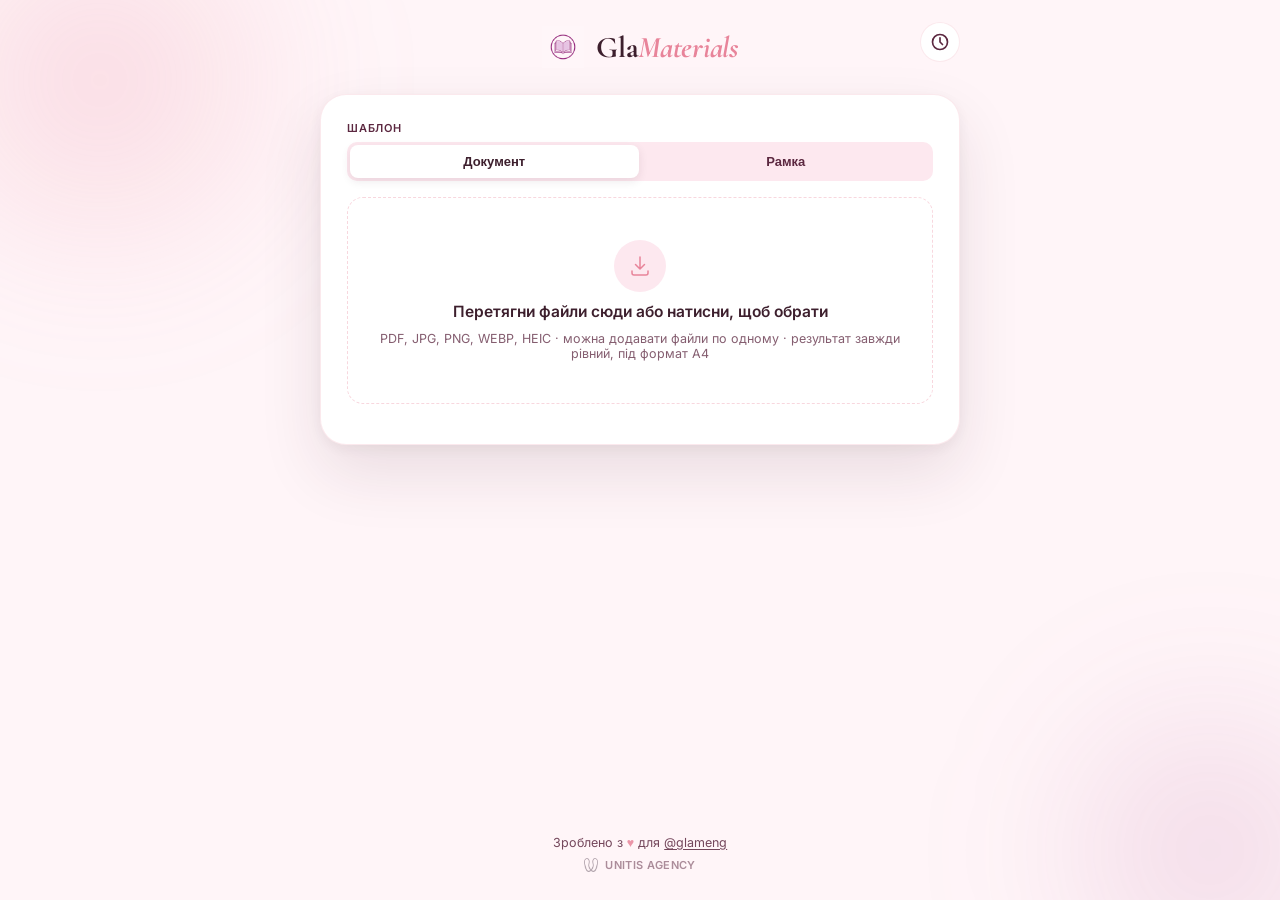
==== index.html @ 922e07a9 "Replace logo with user-provided artwork, add file rename, fix template-switch data loss - Swap heade" ====
<!DOCTYPE html>
<html lang="uk">
<head>
<meta charset="UTF-8">
<meta name="viewport" content="width=device-width, initial-scale=1.0, maximum-scale=1, viewport-fit=cover">
<title>GlaMaterials — водяний знак GlamEng</title>
<meta name="description" content="Накладаєш фірмовий водяний знак GlamEng на PDF або фото за пару секунд. Все відбувається прямо в браузері — файли нікуди не завантажуються.">

<link rel="manifest" href="manifest.json">
<meta name="theme-color" content="#3D1F2D">
<meta name="apple-mobile-web-app-capable" content="yes">
<meta name="mobile-web-app-capable" content="yes">
<meta name="apple-mobile-web-app-status-bar-style" content="black-translucent">
<meta name="apple-mobile-web-app-title" content="GlaMaterials">
<link rel="apple-touch-icon" href="assets/icons/apple-touch-icon.png">
<link rel="icon" href="assets/icons/favicon.png">

<link rel="preload" href="assets/fonts/inter-400-normal-latin.woff2" as="font" type="font/woff2" crossorigin>
<link rel="preload" href="assets/fonts/cormorant-600-normal-latin.woff2" as="font" type="font/woff2" crossorigin>
<link rel="stylesheet" href="assets/fonts/fonts.css">
<link rel="stylesheet" href="styles.css">
</head>
<body>

<div class="app">
  <header class="topbar">
    <button id="history-btn" class="icon-btn icon-btn-float" type="button" aria-label="Історія оброблених файлів">
      <svg viewBox="0 0 24 24" width="20" height="20" fill="none" stroke="currentColor" stroke-width="2" stroke-linecap="round" stroke-linejoin="round"><circle cx="12" cy="12" r="9"/><path d="M12 7v5l3 3"/></svg>
    </button>
    <div class="brand">
      <img class="brand-mark" src="assets/logo-mark.png" alt="" width="42" height="42">
      <span class="brand-name">Gla<span class="accent">Materials</span></span>
    </div>
  </header>

  <main class="stage">

    <section id="panel-workspace" class="panel panel-workspace">

      <div class="segmented-row">
        <span class="segmented-label">Шаблон</span>
        <div class="segmented" id="template-toggle" role="tablist">
          <button type="button" class="seg-btn active" data-value="document">Документ</button>
          <button type="button" class="seg-btn" data-value="frame">Рамка</button>
        </div>
      </div>

      <label for="file-input" class="dropzone" id="dropzone">
        <input type="file" id="file-input" accept=".pdf,.jpg,.jpeg,.png,.webp,.heic,.heif,application/pdf,image/jpeg,image/png,image/webp,image/heic,image/heif" multiple hidden>
        <span class="dropzone-icon-wrap">
          <svg class="dropzone-icon" viewBox="0 0 48 48" fill="none" xmlns="http://www.w3.org/2000/svg">
            <path d="M24 6v24m0 0 9-9m-9 9-9-9" stroke="currentColor" stroke-width="3" stroke-linecap="round" stroke-linejoin="round"/>
            <path d="M8 34v4a4 4 0 0 0 4 4h24a4 4 0 0 0 4-4v-4" stroke="currentColor" stroke-width="3" stroke-linecap="round" stroke-linejoin="round"/>
          </svg>
        </span>
        <p class="dropzone-title" id="dropzone-title">Перетягни файли сюди або натисни, щоб обрати</p>
        <p class="dropzone-sub" id="dropzone-sub">PDF, JPG, PNG, WEBP, HEIC · можна додавати файли по одному · результат завжди рівний, під формат A4</p>
      </label>

      <ul id="job-list" class="job-list"></ul>

      <div id="settings-block" class="settings-block hidden">

        <div id="merge-row" class="segmented-row hidden">
          <span class="segmented-label">Що робимо з файлами</span>
          <div class="segmented" id="merge-toggle" role="tablist">
            <button type="button" class="seg-btn active" data-value="merge">Об'єднати в один</button>
            <button type="button" class="seg-btn" data-value="separate">Окремо кожен</button>
          </div>
        </div>

        <div class="segmented-row">
          <span class="segmented-label">Формат результату</span>
          <div class="segmented" id="format-toggle" role="tablist">
            <button type="button" class="seg-btn active" data-value="pdf">PDF</button>
            <button type="button" class="seg-btn" data-value="photos">Фото</button>
          </div>
        </div>

        <div class="preview-wrap">
          <button id="preview-prev" class="preview-nav-btn hidden" type="button" aria-label="Попередня сторінка">
            <svg viewBox="0 0 24 24" width="16" height="16" fill="none" stroke="currentColor" stroke-width="2.4" stroke-linecap="round" stroke-linejoin="round"><path d="M15 18l-6-6 6-6"/></svg>
          </button>
          <canvas id="preview-canvas" class="preview-canvas"></canvas>
          <button id="preview-next" class="preview-nav-btn hidden" type="button" aria-label="Наступна сторінка">
            <svg viewBox="0 0 24 24" width="16" height="16" fill="none" stroke="currentColor" stroke-width="2.4" stroke-linecap="round" stroke-linejoin="round"><path d="M9 18l6-6-6-6"/></svg>
          </button>
          <span id="page-count-badge" class="page-count-badge"></span>
        </div>

        <div class="control-block" id="opacity-block">
          <div class="control-label-row">
            <label for="opacity-slider">Прозорість водяного знаку</label>
            <span id="opacity-value">35%</span>
          </div>
          <input type="range" id="opacity-slider" min="0" max="70" step="1" value="35">
        </div>

        <button id="export-btn" class="btn-primary" type="button">
          <svg class="btn-primary-icon" viewBox="0 0 24 24" fill="none" stroke="currentColor" stroke-width="2.3" stroke-linecap="round" stroke-linejoin="round" aria-hidden="true"><path d="M12 4v11m0 0 4-4m-4 4-4-4"/><path d="M5 19h14"/></svg>
          <span id="export-btn-label">Завантажити PDF</span>
          <span id="export-spinner" class="btn-spinner hidden" aria-hidden="true"></span>
        </button>
        <div id="export-progress-track" class="progress-track hidden"><div id="export-progress-fill" class="progress-fill"></div></div>
        <button id="clear-btn" class="btn-ghost" type="button">Очистити все</button>
      </div>
    </section>

    <section id="panel-history" class="panel panel-history hidden">
      <div class="history-header">
        <h2>Історія</h2>
        <button id="close-history" class="icon-btn" type="button" aria-label="Закрити історію">✕</button>
      </div>
      <p class="history-note">Останні готові файли зберігаються тут (на цьому пристрої), щоб можна було скачати ще раз.</p>
      <ul id="history-list" class="history-list"></ul>
      <p id="history-empty" class="history-empty">Поки що порожньо — тут з'являться твої оброблені файли.</p>
    </section>

  </main>

  <footer class="foot">
    <p class="foot-heart">Зроблено з <span class="heart">♥</span> для <a href="https://www.instagram.com/glameng/" target="_blank" rel="noopener">@glameng</a></p>
    <a href="https://unitis.agency" target="_blank" rel="noopener" class="unitis-badge" aria-label="Сайт розроблено агенцією UNITIS AGENCY">
      <img src="[data-uri]" alt="" width="14" height="14" loading="lazy">
      <span>UNITIS AGENCY</span>
    </a>
  </footer>
</div>

<div id="toast" class="toast hidden" role="status" aria-live="polite"></div>

<script src="vendor/pdf-lib.min.js"></script>
<script src="vendor/pdf.min.js"></script>
<script src="assets/watermark-data.js"></script>
<script src="assets/frame-data.js"></script>
<script src="app.js"></script>
</body>
</html>
---- assets/fonts/fonts.css ----
@font-face {
  font-family: 'Cormorant Garamond';
  font-style: italic;
  font-weight: 600;
  font-display: swap;
  src: url('cormorant-600-italic-cyrillic.woff2') format('woff2');
  unicode-range: U+0301, U+0400-045F, U+0490-0491, U+04B0-04B1, U+2116;
}

@font-face {
  font-family: 'Cormorant Garamond';
  font-style: italic;
  font-weight: 600;
  font-display: swap;
  src: url('cormorant-600-italic-latin.woff2') format('woff2');
  unicode-range: U+0000-00FF, U+0131, U+0152-0153, U+02BB-02BC, U+02C6, U+02DA, U+02DC, U+2000-206F, U+2074, U+20AC, U+2122, U+2191, U+2193, U+2212, U+2215, U+FEFF, U+FFFD;
}

@font-face {
  font-family: 'Cormorant Garamond';
  font-style: italic;
  font-weight: 700;
  font-display: swap;
  src: url('cormorant-600-italic-cyrillic.woff2') format('woff2');
  unicode-range: U+0301, U+0400-045F, U+0490-0491, U+04B0-04B1, U+2116;
}

@font-face {
  font-family: 'Cormorant Garamond';
  font-style: italic;
  font-weight: 700;
  font-display: swap;
  src: url('cormorant-600-italic-latin.woff2') format('woff2');
  unicode-range: U+0000-00FF, U+0131, U+0152-0153, U+02BB-02BC, U+02C6, U+02DA, U+02DC, U+2000-206F, U+2074, U+20AC, U+2122, U+2191, U+2193, U+2212, U+2215, U+FEFF, U+FFFD;
}

@font-face {
  font-family: 'Cormorant Garamond';
  font-style: normal;
  font-weight: 600;
  font-display: swap;
  src: url('cormorant-600-normal-cyrillic.woff2') format('woff2');
  unicode-range: U+0301, U+0400-045F, U+0490-0491, U+04B0-04B1, U+2116;
}

@font-face {
  font-family: 'Cormorant Garamond';
  font-style: normal;
  font-weight: 600;
  font-display: swap;
  src: url('cormorant-600-normal-latin.woff2') format('woff2');
  unicode-range: U+0000-00FF, U+0131, U+0152-0153, U+02BB-02BC, U+02C6, U+02DA, U+02DC, U+2000-206F, U+2074, U+20AC, U+2122, U+2191, U+2193, U+2212, U+2215, U+FEFF, U+FFFD;
}

@font-face {
  font-family: 'Cormorant Garamond';
  font-style: normal;
  font-weight: 700;
  font-display: swap;
  src: url('cormorant-600-normal-cyrillic.woff2') format('woff2');
  unicode-range: U+0301, U+0400-045F, U+0490-0491, U+04B0-04B1, U+2116;
}

@font-face {
  font-family: 'Cormorant Garamond';
  font-style: normal;
  font-weight: 700;
  font-display: swap;
  src: url('cormorant-600-normal-latin.woff2') format('woff2');
  unicode-range: U+0000-00FF, U+0131, U+0152-0153, U+02BB-02BC, U+02C6, U+02DA, U+02DC, U+2000-206F, U+2074, U+20AC, U+2122, U+2191, U+2193, U+2212, U+2215, U+FEFF, U+FFFD;
}

@font-face {
  font-family: 'Inter';
  font-style: normal;
  font-weight: 400;
  font-display: swap;
  src: url('inter-400-normal-cyrillic.woff2') format('woff2');
  unicode-range: U+0301, U+0400-045F, U+0490-0491, U+04B0-04B1, U+2116;
}

@font-face {
  font-family: 'Inter';
  font-style: normal;
  font-weight: 400;
  font-display: swap;
  src: url('inter-400-normal-latin.woff2') format('woff2');
  unicode-range: U+0000-00FF, U+0131, U+0152-0153, U+02BB-02BC, U+02C6, U+02DA, U+02DC, U+2000-206F, U+2074, U+20AC, U+2122, U+2191, U+2193, U+2212, U+2215, U+FEFF, U+FFFD;
}

@font-face {
  font-family: 'Inter';
  font-style: normal;
  font-weight: 500;
  font-display: swap;
  src: url('inter-400-normal-cyrillic.woff2') format('woff2');
  unicode-range: U+0301, U+0400-045F, U+0490-0491, U+04B0-04B1, U+2116;
}

@font-face {
  font-family: 'Inter';
  font-style: normal;
  font-weight: 500;
  font-display: swap;
  src: url('inter-400-normal-latin.woff2') format('woff2');
  unicode-range: U+0000-00FF, U+0131, U+0152-0153, U+02BB-02BC, U+02C6, U+02DA, U+02DC, U+2000-206F, U+2074, U+20AC, U+2122, U+2191, U+2193, U+2212, U+2215, U+FEFF, U+FFFD;
}

@font-face {
  font-family: 'Inter';
  font-style: normal;
  font-weight: 600;
  font-display: swap;
  src: url('inter-400-normal-cyrillic.woff2') format('woff2');
  unicode-range: U+0301, U+0400-045F, U+0490-0491, U+04B0-04B1, U+2116;
}

@font-face {
  font-family: 'Inter';
  font-style: normal;
  font-weight: 600;
  font-display: swap;
  src: url('inter-400-normal-latin.woff2') format('woff2');
  unicode-range: U+0000-00FF, U+0131, U+0152-0153, U+02BB-02BC, U+02C6, U+02DA, U+02DC, U+2000-206F, U+2074, U+20AC, U+2122, U+2191, U+2193, U+2212, U+2215, U+FEFF, U+FFFD;
}

@font-face {
  font-family: 'Inter';
  font-style: normal;
  font-weight: 700;
  font-display: swap;
  src: url('inter-400-normal-cyrillic.woff2') format('woff2');
  unicode-range: U+0301, U+0400-045F, U+0490-0491, U+04B0-04B1, U+2116;
}

@font-face {
  font-family: 'Inter';
  font-style: normal;
  font-weight: 700;
  font-display: swap;
  src: url('inter-400-normal-latin.woff2') format('woff2');
  unicode-range: U+0000-00FF, U+0131, U+0152-0153, U+02BB-02BC, U+02C6, U+02DA, U+02DC, U+2000-206F, U+2074, U+20AC, U+2122, U+2191, U+2193, U+2212, U+2215, U+FEFF, U+FFFD;
}

@font-face {
  font-family: 'Inter';
  font-style: normal;
  font-weight: 800;
  font-display: swap;
  src: url('inter-400-normal-cyrillic.woff2') format('woff2');
  unicode-range: U+0301, U+0400-045F, U+0490-0491, U+04B0-04B1, U+2116;
}

@font-face {
  font-family: 'Inter';
  font-style: normal;
  font-weight: 800;
  font-display: swap;
  src: url('inter-400-normal-latin.woff2') format('woff2');
  unicode-range: U+0000-00FF, U+0131, U+0152-0153, U+02BB-02BC, U+02C6, U+02DA, U+02DC, U+2000-206F, U+2074, U+20AC, U+2122, U+2191, U+2193, U+2212, U+2215, U+FEFF, U+FFFD;
}
---- styles.css ----
:root {
  --ink: #3D1F2D;
  --ink-mid: #3D1020;
  --ink-soft: #5C2840;
  --champagne: #E8849A;
  --champ-light: #F5B8C8;
  --blush: #F2A0B8;
  --blush-soft: #FDE8EF;
  --cream: #FFF5F8;
  --cream-d: #FDE8EF;
  --white: #FFFFFF;
  --border: rgba(232, 132, 154, 0.18);
  --border-md: rgba(232, 132, 154, 0.32);
  --mark: #9D2F7F;
  --accent-deep: #B04060;

  --ff-disp: 'Cormorant Garamond', Georgia, serif;
  --ff-body: 'Inter', -apple-system, BlinkMacSystemFont, "Segoe UI", Roboto, Helvetica, Arial, sans-serif;

  --r: 16px;
  --r-s: 10px;
  --r-xl: 26px;
  --pill: 60px;
  --ease: cubic-bezier(.4, 0, .2, 1);
  --t: 0.28s;

  --safe-top: env(safe-area-inset-top, 0px);
  --safe-bottom: env(safe-area-inset-bottom, 0px);
  color-scheme: light;
}

* { box-sizing: border-box; -webkit-tap-highlight-color: transparent; }

html, body {
  margin: 0;
  height: 100%;
  color: var(--ink);
  font-family: var(--ff-body);
  -webkit-font-smoothing: antialiased;
}

body {
  background: var(--cream);
  overflow-x: hidden;
}

body::before, body::after {
  content: "";
  position: fixed;
  border-radius: 50%;
  filter: blur(70px);
  pointer-events: none;
  z-index: 0;
}

body::before {
  width: 440px;
  height: 440px;
  top: -140px;
  left: -120px;
  background: radial-gradient(circle, rgba(232, 132, 154, 0.28), transparent 70%);
  animation: blobFloatA 24s ease-in-out infinite;
}

body::after {
  width: 400px;
  height: 400px;
  bottom: -150px;
  right: -130px;
  background: radial-gradient(circle, rgba(157, 47, 127, 0.16), transparent 70%);
  animation: blobFloatB 28s ease-in-out infinite;
}

@keyframes blobFloatA {
  0%, 100% { transform: translate(0, 0) scale(1); }
  50% { transform: translate(50px, 40px) scale(1.12); }
}

@keyframes blobFloatB {
  0%, 100% { transform: translate(0, 0) scale(1); }
  50% { transform: translate(-40px, -50px) scale(1.15); }
}

.app {
  position: relative;
  z-index: 1;
  min-height: 100%;
  display: flex;
  flex-direction: column;
  align-items: center;
  padding: calc(22px + var(--safe-top)) 16px calc(28px + var(--safe-bottom));
}

.topbar {
  width: 100%;
  max-width: 640px;
  position: relative;
  display: flex;
  flex-direction: column;
  align-items: center;
  padding-top: 4px;
  margin-bottom: 26px;
}

.icon-btn-float {
  position: absolute;
  top: 0;
  right: 0;
}

.brand {
  display: inline-flex;
  align-items: center;
  gap: 12px;
  animation: fadeSlideUp 0.5s var(--ease);
}

.brand-mark {
  width: 42px;
  height: 42px;
  flex-shrink: 0;
}

.brand-name {
  font-family: var(--ff-disp);
  font-size: 30px;
  font-weight: 700;
  letter-spacing: -0.01em;
  color: var(--ink);
}

.brand-name .accent {
  color: var(--champagne);
  font-style: italic;
}

.icon-btn {
  width: 40px;
  height: 40px;
  border-radius: 50%;
  border: 1.5px solid var(--border);
  background: var(--white);
  color: var(--ink-soft);
  display: flex;
  align-items: center;
  justify-content: center;
  cursor: pointer;
  flex-shrink: 0;
  transition: color var(--t) var(--ease), border-color var(--t) var(--ease), transform 0.1s ease, box-shadow var(--t) var(--ease);
}

.icon-btn:hover {
  color: var(--champagne);
  border-color: var(--champagne);
  box-shadow: 0 4px 14px rgba(232, 132, 154, 0.22);
  transform: rotate(-8deg);
}
.icon-btn:active { transform: scale(0.94); }

.stage {
  width: 100%;
  max-width: 640px;
  flex: 1;
  display: flex;
  flex-direction: column;
  gap: 16px;
}

.panel {
  background: var(--white);
  border: 1px solid var(--border);
  border-radius: var(--r-xl);
  box-shadow: 0 1px 0 rgba(255, 255, 255, 0.7) inset, 0 28px 64px rgba(61, 31, 45, 0.11), 0 4px 16px rgba(61, 31, 45, 0.06);
  padding: 26px;
  animation: fadeSlideUp 0.45s var(--ease);
}

.hidden { display: none !important; }

@keyframes fadeSlideUp {
  from { opacity: 0; transform: translateY(14px); }
  to { opacity: 1; transform: translateY(0); }
}

@media (prefers-reduced-motion: reduce) {
  *, *::before, *::after {
    animation-duration: 0.001ms !important;
    animation-iteration-count: 1 !important;
    transition-duration: 0.001ms !important;
    scroll-behavior: auto !important;
  }
}

/* Dropzone */

.dropzone {
  display: flex;
  flex-direction: column;
  align-items: center;
  justify-content: center;
  gap: 10px;
  border: 1.5px dashed var(--border-md);
  border-radius: var(--r);
  padding: 42px 20px;
  cursor: pointer;
  text-align: center;
  transition: border-color var(--t) var(--ease), background var(--t) var(--ease), transform 0.1s ease, padding var(--t) var(--ease);
}

.dropzone:hover, .dropzone.dragover {
  border-color: var(--champagne);
  background: var(--cream-d);
}

.dropzone.dragover { transform: scale(1.01); }

.dropzone.compact {
  flex-direction: row;
  padding: 13px 16px;
  gap: 10px;
  justify-content: flex-start;
}

.dropzone.compact .dropzone-icon-wrap { width: 30px; height: 30px; }
.dropzone.compact .dropzone-icon { width: 15px; height: 15px; }
.dropzone.compact .dropzone-title { font-size: 14px; }
.dropzone.compact .dropzone-sub { display: none; }

.dropzone-icon-wrap {
  width: 52px;
  height: 52px;
  border-radius: 50%;
  background: var(--cream-d);
  display: flex;
  align-items: center;
  justify-content: center;
  transition: width var(--t) ease, height var(--t) ease;
  flex-shrink: 0;
}

.dropzone-icon {
  width: 24px;
  height: 24px;
  color: var(--champagne);
  transition: width var(--t) ease, height var(--t) ease;
}

.dropzone-title {
  margin: 0;
  font-weight: 600;
  font-size: 15.5px;
  color: var(--ink);
}

.dropzone-sub {
  margin: 0;
  color: var(--ink-soft);
  opacity: 0.75;
  font-size: 12.5px;
}

/* Job list */

.job-list {
  list-style: none;
  margin: 14px 0 0;
  padding: 0;
  display: flex;
  flex-direction: column;
  gap: 8px;
}

.job-card {
  display: flex;
  align-items: center;
  gap: 12px;
  padding: 9px 11px;
  border: 1px solid var(--border);
  border-radius: var(--r-s);
  background: var(--white);
  transition: box-shadow var(--t) var(--ease), border-color var(--t) var(--ease), transform var(--t) var(--ease);
  animation: fadeSlideUp 0.3s var(--ease);
  cursor: default;
}

.job-card:hover {
  border-color: var(--border-md);
  box-shadow: 0 8px 22px rgba(61, 31, 45, 0.1);
  transform: translateY(-2px);
}

.job-thumb {
  width: 42px;
  height: 42px;
  border-radius: 8px;
  overflow: hidden;
  flex-shrink: 0;
  background: var(--cream-d);
  display: flex;
  align-items: center;
  justify-content: center;
  box-shadow: inset 0 0 0 1px var(--border);
}

.job-thumb img, .job-thumb canvas {
  width: 100%;
  height: 100%;
  object-fit: cover;
}

.job-thumb .mini-spinner {
  width: 16px;
  height: 16px;
  border-radius: 50%;
  border: 2px solid var(--border-md);
  border-top-color: var(--champagne);
  animation: spin 0.8s linear infinite;
}

.job-thumb .job-error-icon { color: var(--accent-deep); font-size: 18px; font-weight: 700; }

.job-info {
  flex: 1;
  min-width: 0;
  display: flex;
  flex-direction: column;
  gap: 2px;
}

.job-name {
  font-size: 13.5px;
  font-weight: 600;
  font-family: inherit;
  color: var(--ink);
  white-space: nowrap;
  overflow: hidden;
  text-overflow: ellipsis;
  width: 100%;
  padding: 2px 4px;
  margin: -2px -4px;
  border: 1px solid transparent;
  border-radius: 6px;
  background: transparent;
  cursor: text;
  transition: background var(--t) ease, border-color var(--t) ease;
}

.job-name:hover {
  background: var(--cream-d);
}

.job-name:focus {
  outline: none;
  background: var(--white);
  border-color: var(--champagne);
  box-shadow: 0 0 0 3px rgba(232, 132, 154, 0.18);
}

.job-meta {
  font-size: 12px;
  color: var(--ink-soft);
  opacity: 0.8;
}

.job-meta.error { color: var(--accent-deep); opacity: 1; }

.job-remove {
  width: 30px;
  height: 30px;
  border-radius: 50%;
  border: none;
  background: transparent;
  color: var(--ink-soft);
  font-size: 15px;
  cursor: pointer;
  flex-shrink: 0;
  display: flex;
  align-items: center;
  justify-content: center;
  transition: background var(--t) ease, color var(--t) ease;
}

.job-remove:hover { background: var(--cream-d); color: var(--champagne); }

/* Settings block */

.settings-block {
  margin-top: 20px;
  display: flex;
  flex-direction: column;
  gap: 14px;
}

.settings-block:not(.hidden) {
  animation: fadeSlideUp 0.4s var(--ease);
}

.segmented-row {
  display: flex;
  flex-direction: column;
  gap: 7px;
}

.panel-workspace > .segmented-row {
  margin-bottom: 16px;
}

.segmented-label {
  font-size: 11px;
  font-weight: 600;
  color: var(--ink-soft);
  text-transform: uppercase;
  letter-spacing: 0.07em;
}

.segmented {
  display: flex;
  background: var(--cream-d);
  border-radius: var(--r-s);
  padding: 3px;
  gap: 3px;
}

.seg-btn {
  flex: 1;
  border: none;
  background: transparent;
  color: var(--ink-soft);
  font-size: 13px;
  font-weight: 600;
  padding: 9px 8px;
  border-radius: 8px;
  cursor: pointer;
  transition: background var(--t) var(--ease), color var(--t) var(--ease), box-shadow var(--t) var(--ease);
}

.seg-btn.active {
  background: var(--white);
  color: var(--ink);
  box-shadow: 0 3px 10px rgba(61, 31, 45, 0.1);
  animation: segPop 0.25s var(--ease);
}

@keyframes segPop {
  0% { transform: scale(0.9); }
  55% { transform: scale(1.04); }
  100% { transform: scale(1); }
}

/* Preview */

.preview-wrap {
  position: relative;
  display: flex;
  justify-content: center;
  background: var(--cream-d);
  border-radius: var(--r);
  padding: 18px;
}

.preview-canvas {
  width: 100%;
  max-width: 220px;
  height: auto;
  border-radius: 5px;
  box-shadow: 0 2px 6px rgba(61, 31, 45, 0.08), 0 14px 28px rgba(61, 31, 45, 0.16);
  background: var(--white);
  transition: opacity 0.15s ease;
}

.page-count-badge {
  position: absolute;
  top: 12px;
  right: 12px;
  background: var(--ink);
  color: var(--white);
  font-size: 12px;
  font-weight: 600;
  padding: 4px 10px;
  border-radius: 999px;
  font-variant-numeric: tabular-nums;
}

.preview-nav-btn {
  position: absolute;
  top: 50%;
  transform: translateY(-50%);
  width: 34px;
  height: 34px;
  border-radius: 50%;
  border: none;
  background: var(--white);
  color: var(--ink);
  box-shadow: 0 6px 16px rgba(61, 31, 45, 0.18);
  display: flex;
  align-items: center;
  justify-content: center;
  cursor: pointer;
  z-index: 2;
  transition: background var(--t) ease, color var(--t) ease, transform var(--t) ease;
}

.preview-nav-btn:hover { background: var(--champagne); color: var(--white); }
.preview-nav-btn:active { transform: translateY(-50%) scale(0.9); }
#preview-prev { left: 6px; }
#preview-next { right: 6px; }

.control-block {
  background: var(--cream-d);
  border-radius: var(--r-s);
  padding: 12px 16px 14px;
}

.control-label-row {
  display: flex;
  justify-content: space-between;
  align-items: center;
  font-size: 13.5px;
  font-weight: 600;
  margin-bottom: 6px;
  color: var(--ink);
}

#opacity-value {
  color: var(--champagne);
  font-variant-numeric: tabular-nums;
}

input[type="range"] {
  width: 100%;
  accent-color: var(--champagne);
  height: 30px;
}

/* Buttons */

.btn-primary {
  position: relative;
  overflow: hidden;
  background: linear-gradient(135deg, var(--champagne), var(--blush));
  color: var(--white);
  border: none;
  border-radius: var(--pill);
  padding: 16px 20px;
  font-size: 15.5px;
  font-weight: 700;
  cursor: pointer;
  transition: transform 0.08s ease, box-shadow var(--t) var(--ease), opacity var(--t) ease;
  min-height: 52px;
  display: flex;
  align-items: center;
  justify-content: center;
  gap: 9px;
  box-shadow: 0 10px 24px rgba(232, 132, 154, 0.35);
  animation: btnGlow 3.2s ease-in-out infinite;
}

.btn-primary::after {
  content: "";
  position: absolute;
  top: 0;
  left: -75%;
  width: 45%;
  height: 100%;
  background: linear-gradient(120deg, transparent, rgba(255, 255, 255, 0.55), transparent);
  transform: skewX(-20deg);
  transition: left 0.6s ease;
  pointer-events: none;
}

.btn-primary:hover {
  box-shadow: 0 14px 32px rgba(232, 132, 154, 0.48);
  transform: translateY(-2px);
  animation-play-state: paused;
}
.btn-primary:hover::after { left: 130%; }
.btn-primary:active { transform: translateY(0) scale(0.98); }
.btn-primary:disabled { opacity: 0.55; cursor: default; transform: none; box-shadow: none; animation: none; }

@keyframes btnGlow {
  0%, 100% { box-shadow: 0 10px 24px rgba(232, 132, 154, 0.35); }
  50% { box-shadow: 0 12px 30px rgba(232, 132, 154, 0.55); }
}

.btn-primary-icon { width: 17px; height: 17px; flex-shrink: 0; }

.btn-spinner {
  width: 17px;
  height: 17px;
  border-radius: 50%;
  border: 2.5px solid rgba(255, 255, 255, 0.35);
  border-top-color: #fff;
  animation: spin 0.8s linear infinite;
}

.btn-ghost {
  background: transparent;
  color: var(--ink-soft);
  border: none;
  padding: 10px;
  font-size: 13.5px;
  cursor: pointer;
  text-decoration: underline;
  min-height: 40px;
}

.btn-ghost:hover { color: var(--ink); }

.progress-track {
  width: 100%;
  height: 6px;
  background: var(--cream-d);
  border-radius: 999px;
  overflow: hidden;
  margin-top: -4px;
}

.progress-fill {
  height: 100%;
  width: 0%;
  background: linear-gradient(90deg, var(--champagne), var(--blush));
  border-radius: 999px;
  transition: width 0.2s ease;
}

@keyframes spin { to { transform: rotate(360deg); } }

/* History */

.history-header {
  display: flex;
  align-items: center;
  justify-content: space-between;
  margin-bottom: 4px;
}

.history-header h2 {
  margin: 0;
  font-family: var(--ff-disp);
  font-size: 22px;
  font-weight: 700;
  color: var(--ink);
}

.history-note {
  margin: 0 0 14px;
  font-size: 12.5px;
  color: var(--ink-soft);
  opacity: 0.85;
}

.history-list {
  list-style: none;
  margin: 0;
  padding: 0;
  display: flex;
  flex-direction: column;
  gap: 8px;
  max-height: 400px;
  overflow-y: auto;
}

.history-card {
  display: flex;
  align-items: center;
  gap: 12px;
  padding: 9px 11px;
  border: 1px solid var(--border);
  border-radius: var(--r-s);
  transition: box-shadow var(--t) var(--ease), border-color var(--t) var(--ease), transform var(--t) var(--ease);
  animation: fadeSlideUp 0.3s var(--ease);
}

.history-card:hover {
  border-color: var(--border-md);
  box-shadow: 0 8px 22px rgba(61, 31, 45, 0.1);
  transform: translateY(-2px);
}

.history-thumb {
  width: 42px;
  height: 58px;
  border-radius: 7px;
  object-fit: cover;
  background: var(--cream-d);
  flex-shrink: 0;
  box-shadow: inset 0 0 0 1px var(--border);
}

.history-info {
  flex: 1;
  min-width: 0;
  display: flex;
  flex-direction: column;
  gap: 2px;
}

.history-name {
  font-size: 13.5px;
  font-weight: 600;
  white-space: nowrap;
  overflow: hidden;
  text-overflow: ellipsis;
}

.history-meta {
  font-size: 12px;
  color: var(--ink-soft);
  opacity: 0.8;
}

.history-actions {
  display: flex;
  gap: 4px;
  flex-shrink: 0;
}

.history-actions button {
  width: 34px;
  height: 34px;
  border-radius: 50%;
  border: none;
  background: var(--cream-d);
  color: var(--champagne);
  cursor: pointer;
  display: flex;
  align-items: center;
  justify-content: center;
  transition: background var(--t) ease, color var(--t) ease;
}

.history-actions button:hover { background: var(--champagne); color: var(--white); }

.history-empty {
  text-align: center;
  color: var(--ink-soft);
  opacity: 0.8;
  font-size: 13.5px;
  padding: 20px 0;
  margin: 0;
}

/* Toast */

.toast {
  position: fixed;
  left: 50%;
  bottom: calc(24px + var(--safe-bottom));
  transform: translateX(-50%) translateY(0);
  display: flex;
  align-items: center;
  gap: 8px;
  background: var(--ink);
  color: var(--white);
  padding: 13px 22px;
  border-radius: var(--pill);
  font-size: 14px;
  font-weight: 600;
  box-shadow: 0 14px 34px rgba(61, 31, 45, 0.3);
  z-index: 100;
  max-width: calc(100% - 32px);
  text-align: center;
  animation: toast-in 0.25s ease;
}

.toast.toast-success { background: var(--champagne); }
.toast.toast-error { background: var(--accent-deep); }

@keyframes toast-in {
  from { opacity: 0; transform: translateX(-50%) translateY(10px); }
  to { opacity: 1; transform: translateX(-50%) translateY(0); }
}

.confetti-bit {
  position: fixed;
  width: 8px;
  height: 8px;
  border-radius: 2px;
  pointer-events: none;
  z-index: 200;
  animation: confettiFly 0.9s cubic-bezier(.2, .8, .3, 1) forwards;
}

@keyframes confettiFly {
  0% { transform: translate(0, 0) rotate(0deg); opacity: 1; }
  100% { transform: translate(var(--dx), var(--dy)) rotate(var(--rot)); opacity: 0; }
}

.foot {
  margin-top: 10px;
  display: flex;
  flex-direction: column;
  align-items: center;
  gap: 8px;
  color: var(--ink-soft);
  font-size: 12px;
  opacity: 0.85;
}

.foot-heart {
  margin: 0;
  font-size: 12.5px;
}

.foot-heart .heart {
  display: inline-block;
  color: var(--champagne);
  animation: heartBeat 1.8s ease-in-out infinite;
}

.foot-heart a {
  color: var(--ink-soft);
  text-decoration: underline;
  text-underline-offset: 2px;
  transition: color var(--t) ease;
}

.foot-heart a:hover { color: var(--champagne); }

@keyframes heartBeat {
  0%, 100% { transform: scale(1); }
  15% { transform: scale(1.25); }
  30% { transform: scale(1); }
  45% { transform: scale(1.15); }
  60% { transform: scale(1); }
}

.unitis-badge {
  display: inline-flex;
  align-items: center;
  gap: 7px;
  font-size: 11px;
  font-weight: 600;
  color: var(--ink-soft);
  letter-spacing: 0.03em;
  white-space: nowrap;
  text-decoration: none;
  opacity: 0.6;
  transition: color var(--t) ease, opacity var(--t) ease;
}

.unitis-badge img { display: block; border-radius: 3px; }
.unitis-badge:hover { color: var(--champagne); opacity: 1; }

@media (max-width: 480px) {
  .panel { padding: 20px; border-radius: 20px; }
  .dropzone { padding: 34px 14px; }
  .brand-name { font-size: 24px; }
}
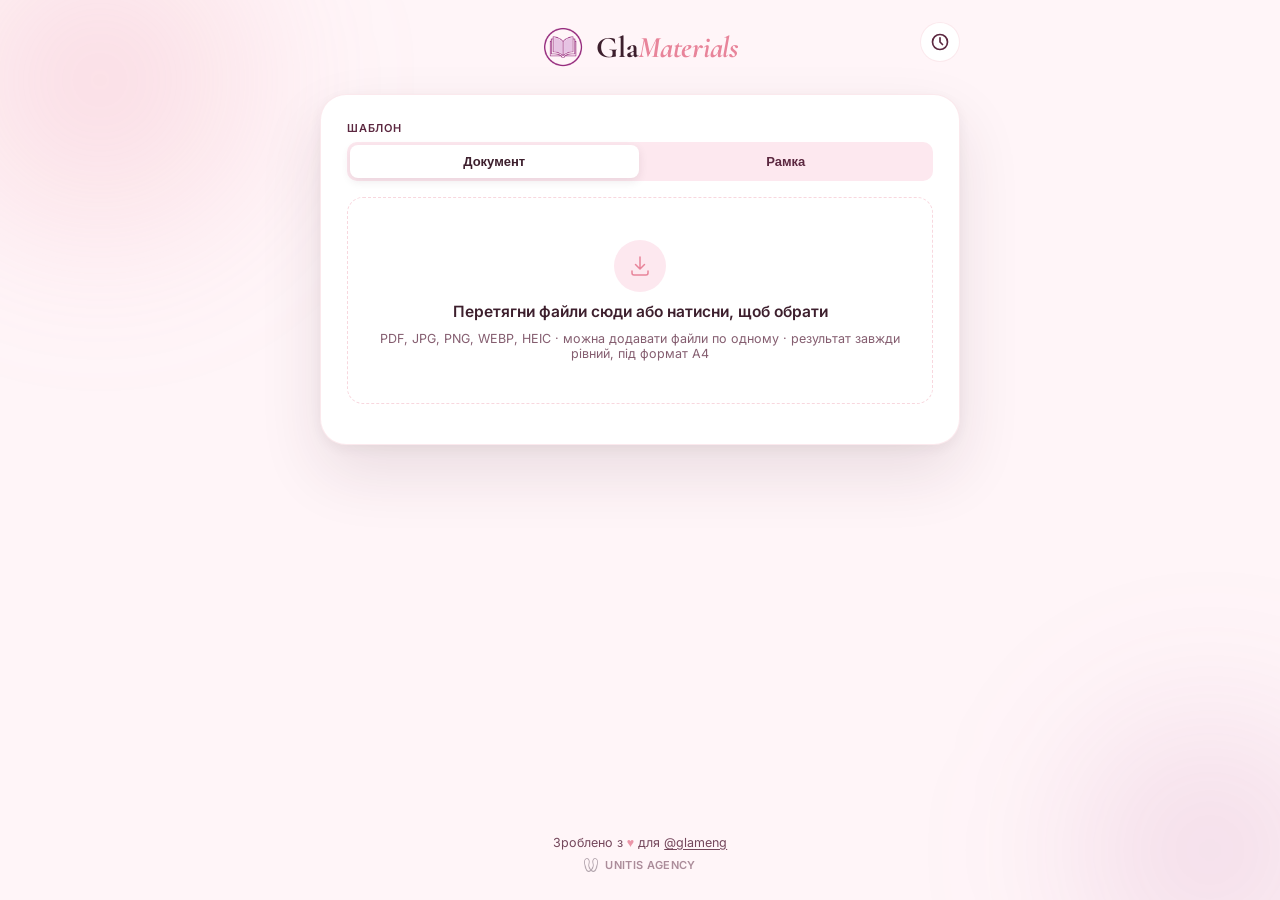
==== commit b72fc0ba: "Cache-bust icon URLs so iPhone actually picks up the new logo vercel.json serves everything under /a" ====
--- a/index.html
+++ b/index.html
@@ -12,8 +12,8 @@
 <meta name="mobile-web-app-capable" content="yes">
 <meta name="apple-mobile-web-app-status-bar-style" content="black-translucent">
 <meta name="apple-mobile-web-app-title" content="GlaMaterials">
-<link rel="apple-touch-icon" href="assets/icons/apple-touch-icon.png">
-<link rel="icon" href="assets/icons/favicon.png">
+<link rel="apple-touch-icon" href="assets/icons/apple-touch-icon.png?v=2">
+<link rel="icon" href="assets/icons/favicon.png?v=2">
 
 <link rel="preload" href="assets/fonts/inter-400-normal-latin.woff2" as="font" type="font/woff2" crossorigin>
 <link rel="preload" href="assets/fonts/cormorant-600-normal-latin.woff2" as="font" type="font/woff2" crossorigin>
@@ -28,7 +28,7 @@
       <svg viewBox="0 0 24 24" width="20" height="20" fill="none" stroke="currentColor" stroke-width="2" stroke-linecap="round" stroke-linejoin="round"><circle cx="12" cy="12" r="9"/><path d="M12 7v5l3 3"/></svg>
     </button>
     <div class="brand">
-      <img class="brand-mark" src="assets/logo-mark.png" alt="" width="42" height="42">
+      <img class="brand-mark" src="assets/logo-mark.png?v=2" alt="" width="42" height="42">
       <span class="brand-name">Gla<span class="accent">Materials</span></span>
     </div>
   </header>
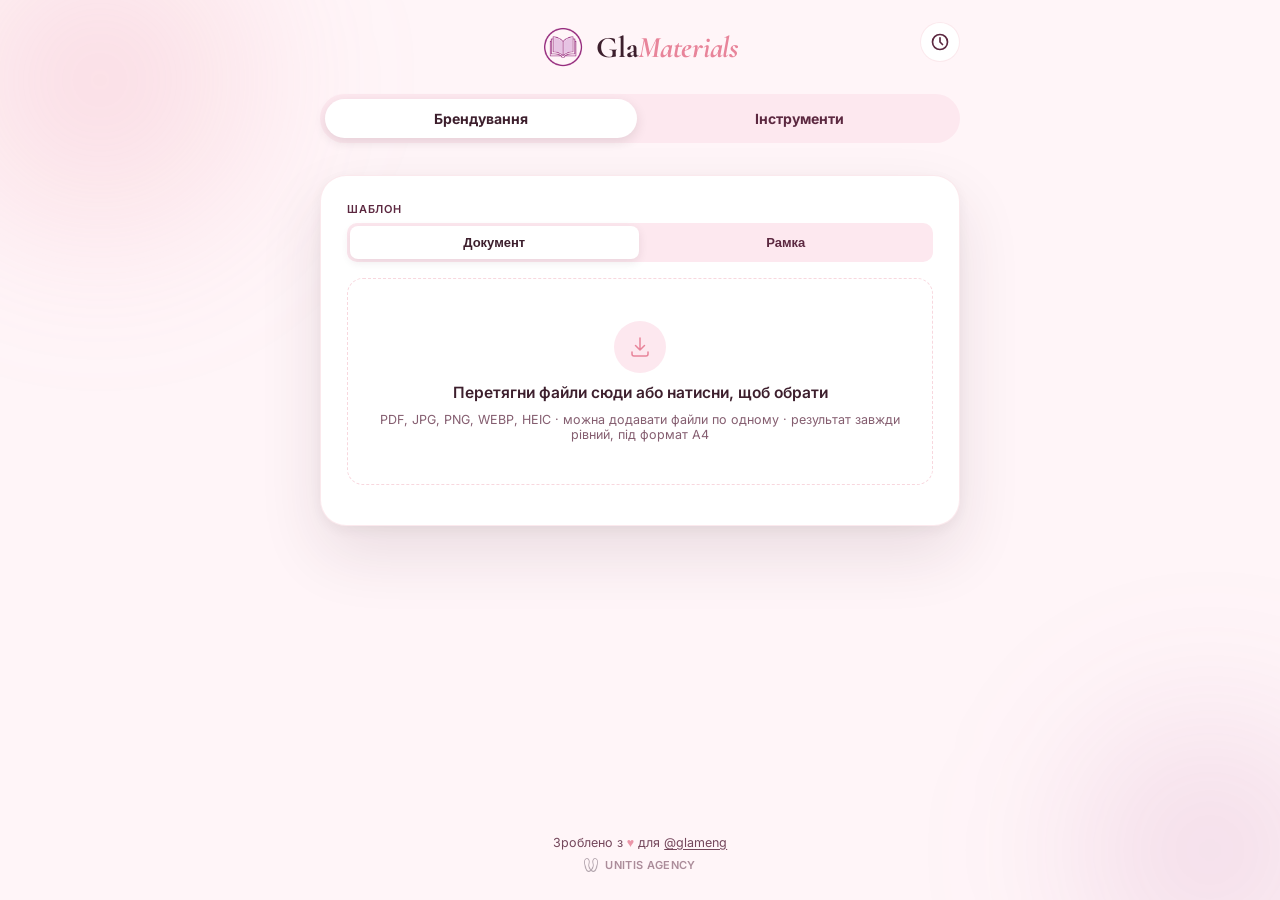
==== commit bced6727: "Add a file-tools section and fix a pdf.js worker leak Tools tab with seven offline utilities: merge " ====
--- a/index.html
+++ b/index.html
@@ -3,8 +3,8 @@
 <head>
 <meta charset="UTF-8">
 <meta name="viewport" content="width=device-width, initial-scale=1.0, maximum-scale=1, viewport-fit=cover">
-<title>GlaMaterials — водяний знак GlamEng</title>
-<meta name="description" content="Накладаєш фірмовий водяний знак GlamEng на PDF або фото за пару секунд. Все відбувається прямо в браузері — файли нікуди не завантажуються.">
+<title>GlaMaterials</title>
+<meta name="description" content="Брендуєш і редагуєш PDF та фото за пару секунд. Все відбувається прямо в браузері — файли нікуди не завантажуються.">
 
 <link rel="manifest" href="manifest.json">
 <meta name="theme-color" content="#3D1F2D">
@@ -12,8 +12,8 @@
 <meta name="mobile-web-app-capable" content="yes">
 <meta name="apple-mobile-web-app-status-bar-style" content="black-translucent">
 <meta name="apple-mobile-web-app-title" content="GlaMaterials">
-<link rel="apple-touch-icon" href="assets/icons/apple-touch-icon.png?v=2">
-<link rel="icon" href="assets/icons/favicon.png?v=2">
+<link rel="apple-touch-icon" href="assets/icons/apple-touch-icon.png?v=3">
+<link rel="icon" href="assets/icons/favicon.png?v=3">
 
 <link rel="preload" href="assets/fonts/inter-400-normal-latin.woff2" as="font" type="font/woff2" crossorigin>
 <link rel="preload" href="assets/fonts/cormorant-600-normal-latin.woff2" as="font" type="font/woff2" crossorigin>
@@ -34,6 +34,48 @@
   </header>
 
   <main class="stage">
+
+    <div class="mode-switch" id="mode-switch" role="tablist">
+      <button type="button" class="mode-btn active" data-mode="brand">Брендування</button>
+      <button type="button" class="mode-btn" data-mode="tools">Інструменти</button>
+    </div>
+
+    <section id="panel-tools" class="panel hidden">
+      <div id="tools-grid" class="tools-grid"></div>
+
+      <div id="tool-runner" class="tool-runner hidden">
+        <div class="runner-head">
+          <button type="button" class="icon-btn" id="tool-back" aria-label="Назад до списку">
+            <svg viewBox="0 0 24 24" width="18" height="18" fill="none" stroke="currentColor" stroke-width="2.2" stroke-linecap="round" stroke-linejoin="round"><path d="M15 18l-6-6 6-6"/></svg>
+          </button>
+          <div class="runner-head-text">
+            <h2 id="tool-title">Інструмент</h2>
+            <p id="tool-desc"></p>
+          </div>
+        </div>
+
+        <label for="tool-input" class="dropzone compact" id="tool-dropzone">
+          <input type="file" id="tool-input" hidden>
+          <span class="dropzone-icon-wrap">
+            <svg class="dropzone-icon" viewBox="0 0 48 48" fill="none">
+              <path d="M24 6v24m0 0 9-9m-9 9-9-9" stroke="currentColor" stroke-width="3" stroke-linecap="round" stroke-linejoin="round"/>
+              <path d="M8 34v4a4 4 0 0 0 4 4h24a4 4 0 0 0 4-4v-4" stroke="currentColor" stroke-width="3" stroke-linecap="round" stroke-linejoin="round"/>
+            </svg>
+          </span>
+          <p class="dropzone-title" id="tool-dropzone-title">Обрати файл</p>
+          <p class="dropzone-sub" id="tool-dropzone-sub"></p>
+        </label>
+
+        <ul id="tool-files" class="job-list"></ul>
+        <div id="tool-options" class="tool-options"></div>
+
+        <button id="tool-run" class="btn-primary" type="button" disabled>
+          <span id="tool-run-label">Зробити</span>
+          <span id="tool-spinner" class="btn-spinner hidden" aria-hidden="true"></span>
+        </button>
+        <div id="tool-progress-track" class="progress-track hidden"><div id="tool-progress-fill" class="progress-fill"></div></div>
+      </div>
+    </section>
 
     <section id="panel-workspace" class="panel panel-workspace">
 
@@ -77,15 +119,232 @@
           </div>
         </div>
 
+        <div class="editor-bar">
+          <div class="editor-bar-head">
+            <span class="segmented-label">Додати на сторінку</span>
+            <div class="hist-row">
+              <button type="button" class="insp-act" id="undo-btn" title="Скасувати (Ctrl+Z)" aria-label="Скасувати" disabled>
+                <svg viewBox="0 0 24 24" fill="none" stroke="currentColor" stroke-width="2" stroke-linecap="round" stroke-linejoin="round"><path d="M9 14L4 9l5-5"/><path d="M4 9h11a5 5 0 0 1 0 10h-4"/></svg>
+              </button>
+              <button type="button" class="insp-act" id="redo-btn" title="Повернути (Ctrl+Shift+Z)" aria-label="Повернути" disabled>
+                <svg viewBox="0 0 24 24" fill="none" stroke="currentColor" stroke-width="2" stroke-linecap="round" stroke-linejoin="round"><path d="M15 14l5-5-5-5"/><path d="M20 9H9a5 5 0 0 0 0 10h4"/></svg>
+              </button>
+            </div>
+          </div>
+          <div class="tool-row" id="tool-row">
+            <button type="button" class="tool-btn" data-tool="image">
+              <svg viewBox="0 0 24 24" fill="none" stroke="currentColor" stroke-width="2" stroke-linecap="round" stroke-linejoin="round" aria-hidden="true"><rect x="3.5" y="5" width="17" height="14" rx="2"/><circle cx="8.5" cy="10" r="1.6"/><path d="M20 16l-5-5-6.5 8"/></svg>
+              <span>Фото</span>
+            </button>
+            <button type="button" class="tool-btn" data-tool="text">
+              <svg viewBox="0 0 24 24" fill="none" stroke="currentColor" stroke-width="2" stroke-linecap="round" stroke-linejoin="round" aria-hidden="true"><path d="M4 6V4h16v2"/><path d="M12 4v16"/><path d="M9 20h6"/></svg>
+              <span>Текст</span>
+            </button>
+            <button type="button" class="tool-btn" data-tool="rect">
+              <svg viewBox="0 0 24 24" fill="none" stroke="currentColor" stroke-width="2" stroke-linecap="round" stroke-linejoin="round" aria-hidden="true"><rect x="3.5" y="5.5" width="17" height="13" rx="2"/></svg>
+              <span>Прямокутник</span>
+            </button>
+            <button type="button" class="tool-btn" data-tool="ellipse">
+              <svg viewBox="0 0 24 24" fill="none" stroke="currentColor" stroke-width="2" stroke-linecap="round" stroke-linejoin="round" aria-hidden="true"><ellipse cx="12" cy="12" rx="8.5" ry="6.5"/></svg>
+              <span>Овал</span>
+            </button>
+            <button type="button" class="tool-btn" data-tool="line">
+              <svg viewBox="0 0 24 24" fill="none" stroke="currentColor" stroke-width="2" stroke-linecap="round" stroke-linejoin="round" aria-hidden="true"><path d="M4 19L20 5"/></svg>
+              <span>Лінія</span>
+            </button>
+            <button type="button" class="tool-btn" data-tool="arrow">
+              <svg viewBox="0 0 24 24" fill="none" stroke="currentColor" stroke-width="2" stroke-linecap="round" stroke-linejoin="round" aria-hidden="true"><path d="M4 19L20 5"/><path d="M20 12V5h-7"/></svg>
+              <span>Стрілка</span>
+            </button>
+          </div>
+          <p class="editor-hint" id="editor-hint">Обери інструмент і намалюй просто на сторінці. Клікни по елементу, щоб змінити його.</p>
+        </div>
+
+        <div class="crop-bar hidden" id="crop-bar">
+          <div class="editor-bar-head">
+            <span class="segmented-label">Кадрування фото</span>
+            <button type="button" class="chip" id="crop-toggle">Посунути фото</button>
+          </div>
+          <div class="insp-row">
+            <label for="crop-zoom">Масштаб</label>
+            <input type="range" id="crop-zoom" min="100" max="300" step="1" value="100">
+            <output id="crop-zoom-val" class="insp-out">100%</output>
+          </div>
+          <div class="crop-actions">
+            <button type="button" class="chip" id="crop-reset">Скинути кадр</button>
+          </div>
+        </div>
+
         <div class="preview-wrap">
           <button id="preview-prev" class="preview-nav-btn hidden" type="button" aria-label="Попередня сторінка">
             <svg viewBox="0 0 24 24" width="16" height="16" fill="none" stroke="currentColor" stroke-width="2.4" stroke-linecap="round" stroke-linejoin="round"><path d="M15 18l-6-6 6-6"/></svg>
           </button>
-          <canvas id="preview-canvas" class="preview-canvas"></canvas>
+          <div class="preview-stage" id="preview-stage">
+            <canvas id="preview-canvas" class="preview-canvas"></canvas>
+            <canvas id="editor-overlay" class="editor-overlay"></canvas>
+          </div>
           <button id="preview-next" class="preview-nav-btn hidden" type="button" aria-label="Наступна сторінка">
             <svg viewBox="0 0 24 24" width="16" height="16" fill="none" stroke="currentColor" stroke-width="2.4" stroke-linecap="round" stroke-linejoin="round"><path d="M9 18l6-6-6-6"/></svg>
           </button>
           <span id="page-count-badge" class="page-count-badge"></span>
+        </div>
+
+        <div id="inspector" class="inspector hidden">
+          <div class="inspector-head">
+            <span id="inspector-title">Елемент</span>
+            <div class="inspector-acts">
+              <button type="button" class="insp-act" data-act="dup" title="Дублювати" aria-label="Дублювати">
+                <svg viewBox="0 0 24 24" fill="none" stroke="currentColor" stroke-width="2" stroke-linecap="round" stroke-linejoin="round"><rect x="9" y="9" width="11" height="11" rx="2"/><path d="M5 15V5a2 2 0 0 1 2-2h8"/></svg>
+              </button>
+              <button type="button" class="insp-act" data-act="back" title="Опустити нижче" aria-label="Опустити нижче">
+                <svg viewBox="0 0 24 24" fill="none" stroke="currentColor" stroke-width="2" stroke-linecap="round" stroke-linejoin="round"><path d="M12 5v14"/><path d="M6 13l6 6 6-6"/></svg>
+              </button>
+              <button type="button" class="insp-act" data-act="front" title="Підняти вище" aria-label="Підняти вище">
+                <svg viewBox="0 0 24 24" fill="none" stroke="currentColor" stroke-width="2" stroke-linecap="round" stroke-linejoin="round"><path d="M12 19V5"/><path d="M6 11l6-6 6 6"/></svg>
+              </button>
+              <button type="button" class="insp-act insp-act-del" data-act="del" title="Видалити" aria-label="Видалити">
+                <svg viewBox="0 0 24 24" fill="none" stroke="currentColor" stroke-width="2" stroke-linecap="round" stroke-linejoin="round"><path d="M4 7h16"/><path d="M9 7V5h6v2"/><path d="M6 7l1 13h10l1-13"/></svg>
+              </button>
+            </div>
+          </div>
+
+          <div class="insp-row" data-for="text">
+            <textarea id="ins-text" class="insp-textarea" rows="2" placeholder="Введи текст…"></textarea>
+          </div>
+
+          <div class="insp-row" data-for="text">
+            <label for="ins-font">Шрифт</label>
+            <select id="ins-font" class="insp-select"></select>
+          </div>
+
+          <div class="insp-row" data-for="text">
+            <label for="ins-size">Розмір</label>
+            <input type="range" id="ins-size" min="10" max="320" step="1">
+            <output id="ins-size-val" class="insp-out"></output>
+          </div>
+
+          <div class="insp-row" data-for="text">
+            <label>Стиль</label>
+            <div class="chip-row">
+              <button type="button" class="chip chip-b" data-flag="bold">B</button>
+              <button type="button" class="chip chip-i" data-flag="italic">I</button>
+              <button type="button" class="chip chip-u" data-flag="underline">U</button>
+            </div>
+          </div>
+
+          <div class="insp-row" data-for="text">
+            <label>Текст по краю</label>
+            <div class="chip-row" id="ins-align">
+              <button type="button" class="chip" data-align="left" aria-label="Ліворуч">
+                <svg viewBox="0 0 24 24" fill="none" stroke="currentColor" stroke-width="2" stroke-linecap="round"><path d="M4 6h16M4 12h10M4 18h13"/></svg>
+              </button>
+              <button type="button" class="chip" data-align="center" aria-label="По центру">
+                <svg viewBox="0 0 24 24" fill="none" stroke="currentColor" stroke-width="2" stroke-linecap="round"><path d="M4 6h16M7 12h10M6 18h12"/></svg>
+              </button>
+              <button type="button" class="chip" data-align="right" aria-label="Праворуч">
+                <svg viewBox="0 0 24 24" fill="none" stroke="currentColor" stroke-width="2" stroke-linecap="round"><path d="M4 6h16M10 12h10M7 18h13"/></svg>
+              </button>
+            </div>
+          </div>
+
+          <div class="insp-row" data-for="text">
+            <label>Колір тексту</label>
+            <button type="button" class="color-btn" data-color="color"></button>
+          </div>
+
+          <div class="insp-row" data-for="box">
+            <label>Колір фігури</label>
+            <button type="button" class="color-btn" data-color="fill" data-nullable="1"></button>
+          </div>
+
+          <div class="insp-row" data-for="text">
+            <label>Фон під текстом</label>
+            <button type="button" class="color-btn" data-color="bg" data-nullable="1"></button>
+          </div>
+
+          <div class="insp-row" data-for="bg">
+            <label for="ins-bg-pad">Поля фону</label>
+            <input type="range" id="ins-bg-pad" min="0" max="150" step="1">
+            <output id="ins-bg-pad-val" class="insp-out"></output>
+          </div>
+
+          <div class="insp-row" data-for="bg">
+            <label for="ins-bg-radius">Круглі кути фону</label>
+            <input type="range" id="ins-bg-radius" min="0" max="200" step="1">
+            <output id="ins-bg-radius-val" class="insp-out"></output>
+          </div>
+
+          <div class="insp-row" data-for="bg">
+            <label>Контур фону</label>
+            <button type="button" class="color-btn" data-color="bgStroke" data-nullable="1"></button>
+          </div>
+
+          <div class="insp-row" data-for="bg">
+            <label for="ins-bg-stroke-w">Товщина контуру фону</label>
+            <input type="range" id="ins-bg-stroke-w" min="0" max="40" step="1">
+            <output id="ins-bg-stroke-w-val" class="insp-out"></output>
+          </div>
+
+          <div class="insp-row" data-for="box line text">
+            <label>Колір контуру</label>
+            <button type="button" class="color-btn" data-color="stroke" data-nullable="1"></button>
+          </div>
+
+          <div class="insp-row" data-for="box line text">
+            <label for="ins-stroke-w">Товщина контуру</label>
+            <input type="range" id="ins-stroke-w" min="0" max="40" step="1">
+            <output id="ins-stroke-w-val" class="insp-out"></output>
+          </div>
+
+          <div class="insp-row" data-for="rect image">
+            <label for="ins-radius">Круглі кути</label>
+            <input type="range" id="ins-radius" min="0" max="200" step="1">
+            <output id="ins-radius-val" class="insp-out"></output>
+          </div>
+
+          <div class="insp-row" data-for="line">
+            <label>Пунктирна лінія</label>
+            <div class="chip-row">
+              <button type="button" class="chip" data-flag="dashed">— — —</button>
+            </div>
+          </div>
+
+          <div class="insp-row" data-for="box text image">
+            <label for="ins-rot">Поворот</label>
+            <input type="range" id="ins-rot" min="-180" max="180" step="1">
+            <output id="ins-rot-val" class="insp-out"></output>
+          </div>
+
+          <div class="insp-row" data-for="all">
+            <label for="ins-opacity">Прозорість</label>
+            <input type="range" id="ins-opacity" min="10" max="100" step="1">
+            <output id="ins-opacity-val" class="insp-out"></output>
+          </div>
+
+          <div class="insp-row insp-row-block" data-for="box text image">
+            <label>Розмістити на сторінці</label>
+            <div class="chip-row chip-row-wide" id="ins-place">
+              <button type="button" class="chip" data-place="left" title="До лівого краю" aria-label="До лівого краю">
+                <svg viewBox="0 0 24 24" fill="none" stroke="currentColor" stroke-width="2" stroke-linecap="round"><path d="M4 3v18"/><rect x="7" y="7" width="12" height="10" rx="1.5"/></svg>
+              </button>
+              <button type="button" class="chip" data-place="centerX" title="По центру горизонтально" aria-label="По центру горизонтально">
+                <svg viewBox="0 0 24 24" fill="none" stroke="currentColor" stroke-width="2" stroke-linecap="round"><path d="M12 3v18"/><rect x="5" y="7" width="14" height="10" rx="1.5"/></svg>
+              </button>
+              <button type="button" class="chip" data-place="right" title="До правого краю" aria-label="До правого краю">
+                <svg viewBox="0 0 24 24" fill="none" stroke="currentColor" stroke-width="2" stroke-linecap="round"><path d="M20 3v18"/><rect x="5" y="7" width="12" height="10" rx="1.5"/></svg>
+              </button>
+              <button type="button" class="chip" data-place="top" title="До верхнього краю" aria-label="До верхнього краю">
+                <svg viewBox="0 0 24 24" fill="none" stroke="currentColor" stroke-width="2" stroke-linecap="round"><path d="M3 4h18"/><rect x="7" y="7" width="10" height="12" rx="1.5"/></svg>
+              </button>
+              <button type="button" class="chip" data-place="centerY" title="По центру вертикально" aria-label="По центру вертикально">
+                <svg viewBox="0 0 24 24" fill="none" stroke="currentColor" stroke-width="2" stroke-linecap="round"><path d="M3 12h18"/><rect x="7" y="5" width="10" height="14" rx="1.5"/></svg>
+              </button>
+              <button type="button" class="chip" data-place="bottom" title="До нижнього краю" aria-label="До нижнього краю">
+                <svg viewBox="0 0 24 24" fill="none" stroke="currentColor" stroke-width="2" stroke-linecap="round"><path d="M3 20h18"/><rect x="7" y="5" width="10" height="12" rx="1.5"/></svg>
+              </button>
+              <button type="button" class="chip chip-wide" data-place="middle">У центр</button>
+            </div>
+          </div>
         </div>
 
         <div class="control-block" id="opacity-block">
@@ -127,12 +386,26 @@
   </footer>
 </div>
 
+<div id="color-pop" class="color-pop hidden" role="dialog" aria-label="Вибір кольору">
+  <p class="color-pop-title">Кольори бренду</p>
+  <div class="color-pop-grid" id="color-pop-grid"></div>
+  <p class="color-pop-title color-pop-title-recent hidden" id="color-pop-recent-title">Нещодавні</p>
+  <div class="color-pop-grid hidden" id="color-pop-recent"></div>
+  <label class="color-pop-custom">
+    <span>Обрати свій</span>
+    <input type="color" id="color-pop-input">
+  </label>
+  <button type="button" class="color-pop-none hidden" id="color-pop-none">Прибрати колір</button>
+</div>
+
+<input type="file" id="image-input" accept="image/png,image/jpeg,image/webp" hidden>
+
 <div id="toast" class="toast hidden" role="status" aria-live="polite"></div>
 
 <script src="vendor/pdf-lib.min.js"></script>
 <script src="vendor/pdf.min.js"></script>
 <script src="assets/watermark-data.js"></script>
-<script src="assets/frame-data.js"></script>
+<script src="assets/frame-data.js?v=2"></script>
 <script src="app.js"></script>
 </body>
 </html>
--- a/styles.css
+++ b/styles.css
@@ -458,15 +458,37 @@
   padding: 18px;
 }
 
+.preview-stage {
+  position: relative;
+  width: 100%;
+  max-width: 560px;
+  line-height: 0;
+  border-radius: 5px;
+  box-shadow: 0 2px 6px rgba(61, 31, 45, 0.08), 0 14px 28px rgba(61, 31, 45, 0.16);
+}
+
 .preview-canvas {
   width: 100%;
-  max-width: 220px;
   height: auto;
+  display: block;
   border-radius: 5px;
-  box-shadow: 0 2px 6px rgba(61, 31, 45, 0.08), 0 14px 28px rgba(61, 31, 45, 0.16);
   background: var(--white);
   transition: opacity 0.15s ease;
 }
+
+/* Sits pixel-aligned on top of the preview and owns all editor pointer input.
+   Selection handles live here so they never end up in the exported file. */
+.editor-overlay {
+  position: absolute;
+  inset: 0;
+  width: 100%;
+  height: 100%;
+  border-radius: 5px;
+  touch-action: none;
+  cursor: default;
+}
+
+.editor-overlay.tool-armed { cursor: crosshair; }
 
 .page-count-badge {
   position: absolute;
@@ -528,9 +550,52 @@
 
 input[type="range"] {
   width: 100%;
-  accent-color: var(--champagne);
   height: 30px;
-}
+  margin: 0;
+  background: transparent;
+  -webkit-appearance: none;
+  appearance: none;
+  cursor: pointer;
+}
+
+input[type="range"]::-webkit-slider-runnable-track {
+  height: 5px;
+  border-radius: 999px;
+  background: var(--blush-soft);
+  box-shadow: inset 0 0 0 1px var(--border);
+}
+
+input[type="range"]::-moz-range-track {
+  height: 5px;
+  border-radius: 999px;
+  background: var(--blush-soft);
+  box-shadow: inset 0 0 0 1px var(--border);
+}
+
+input[type="range"]::-webkit-slider-thumb {
+  -webkit-appearance: none;
+  appearance: none;
+  width: 17px;
+  height: 17px;
+  margin-top: -6px;
+  border-radius: 50%;
+  background: var(--champagne);
+  border: 2px solid var(--white);
+  box-shadow: 0 2px 6px rgba(61, 31, 45, 0.25);
+  transition: transform 0.15s var(--ease);
+}
+
+input[type="range"]::-moz-range-thumb {
+  width: 17px;
+  height: 17px;
+  border-radius: 50%;
+  background: var(--champagne);
+  border: 2px solid var(--white);
+  box-shadow: 0 2px 6px rgba(61, 31, 45, 0.25);
+}
+
+input[type="range"]:hover::-webkit-slider-thumb { transform: scale(1.15); }
+input[type="range"]:disabled { opacity: 0.5; cursor: default; }
 
 /* Buttons */
 
@@ -842,8 +907,480 @@
 .unitis-badge img { display: block; border-radius: 3px; }
 .unitis-badge:hover { color: var(--champagne); opacity: 1; }
 
+/* ---------- editor: toolbar + inspector ---------- */
+
+.editor-bar {
+  display: flex;
+  flex-direction: column;
+  gap: 9px;
+}
+
+.tool-row {
+  display: flex;
+  flex-wrap: wrap;
+  gap: 7px;
+}
+
+.tool-btn {
+  flex: 1 1 auto;
+  min-width: 84px;
+  display: inline-flex;
+  flex-direction: column;
+  align-items: center;
+  gap: 5px;
+  padding: 10px 8px;
+  border: 1px solid var(--border);
+  border-radius: var(--r-s);
+  background: var(--white);
+  color: var(--ink);
+  font-family: inherit;
+  font-size: 11.5px;
+  font-weight: 600;
+  cursor: pointer;
+  transition: border-color var(--t) var(--ease), background var(--t) var(--ease),
+              transform var(--t) var(--ease), box-shadow var(--t) var(--ease);
+}
+
+.tool-btn svg { width: 19px; height: 19px; }
+
+.tool-btn:hover {
+  border-color: var(--border-md);
+  transform: translateY(-2px);
+  box-shadow: 0 8px 18px rgba(61, 31, 45, 0.1);
+}
+
+.tool-btn.armed {
+  background: linear-gradient(135deg, var(--champagne), var(--blush));
+  border-color: transparent;
+  color: var(--white);
+  box-shadow: 0 8px 20px rgba(232, 132, 154, 0.4);
+}
+
+.editor-hint {
+  margin: 0;
+  font-size: 12px;
+  color: var(--ink-soft);
+  opacity: 0.8;
+  line-height: 1.45;
+}
+
+.inspector {
+  background: var(--cream-d);
+  border-radius: var(--r-s);
+  padding: 12px 14px 14px;
+  display: flex;
+  flex-direction: column;
+  gap: 10px;
+  animation: fadeSlideUp 0.25s var(--ease);
+}
+
+.inspector-head {
+  display: flex;
+  align-items: center;
+  justify-content: space-between;
+  gap: 10px;
+}
+
+#inspector-title {
+  font-size: 13px;
+  font-weight: 700;
+  letter-spacing: 0.02em;
+  text-transform: uppercase;
+  color: var(--ink-soft);
+}
+
+.inspector-acts { display: flex; gap: 4px; }
+
+.insp-act {
+  width: 30px;
+  height: 30px;
+  border-radius: 8px;
+  border: none;
+  background: var(--white);
+  color: var(--ink-soft);
+  display: inline-flex;
+  align-items: center;
+  justify-content: center;
+  cursor: pointer;
+  transition: background var(--t) ease, color var(--t) ease, transform var(--t) ease;
+}
+
+.insp-act svg { width: 15px; height: 15px; }
+.insp-act:hover { background: var(--champagne); color: var(--white); transform: translateY(-1px); }
+.insp-act-del:hover { background: var(--accent-deep); }
+
+.insp-row {
+  display: flex;
+  align-items: center;
+  gap: 10px;
+  font-size: 12.5px;
+}
+
+.insp-row > label {
+  flex: 0 0 auto;
+  min-width: 108px;
+  color: var(--ink-soft);
+}
+
+.insp-row > input[type="range"] { flex: 1 1 auto; min-width: 0; }
+
+.insp-out {
+  flex: 0 0 auto;
+  min-width: 38px;
+  text-align: right;
+  font-variant-numeric: tabular-nums;
+  font-weight: 600;
+  color: var(--ink);
+}
+
+.insp-textarea,
+.insp-select {
+  flex: 1 1 auto;
+  min-width: 0;
+  width: 100%;
+  font-family: inherit;
+  font-size: 13px;
+  color: var(--ink);
+  background: var(--white);
+  border: 1px solid var(--border);
+  border-radius: 8px;
+  padding: 8px 10px;
+  transition: border-color var(--t) ease, box-shadow var(--t) ease;
+}
+
+.insp-textarea { resize: vertical; line-height: 1.4; }
+
+.insp-textarea:focus,
+.insp-select:focus {
+  outline: none;
+  border-color: var(--champagne);
+  box-shadow: 0 0 0 3px rgba(232, 132, 154, 0.18);
+}
+
+/* Colour is picked through one button that opens a shared popover — a swatch
+   grid plus a native picker — instead of a raw <input type="color"> per row. */
+.color-btn {
+  margin-left: auto;
+  display: inline-flex;
+  align-items: center;
+  gap: 8px;
+  min-width: 116px;
+  padding: 5px 10px 5px 6px;
+  border: 1px solid var(--border-md);
+  border-radius: 999px;
+  background: var(--white);
+  color: var(--ink);
+  font-family: inherit;
+  font-size: 12px;
+  font-weight: 600;
+  cursor: pointer;
+  transition: border-color var(--t) ease, box-shadow var(--t) ease, transform var(--t) ease;
+}
+
+.color-btn:hover { border-color: var(--champagne); transform: translateY(-1px); }
+.color-btn.open { border-color: var(--champagne); box-shadow: 0 0 0 3px rgba(232, 132, 154, 0.18); }
+
+.color-btn .dot {
+  width: 22px;
+  height: 22px;
+  border-radius: 50%;
+  flex-shrink: 0;
+  box-shadow: inset 0 0 0 1px rgba(61, 31, 45, 0.18);
+}
+
+/* Diagonal slash = "no colour" */
+.color-btn .dot.none {
+  background:
+    linear-gradient(to bottom right, transparent calc(50% - 1.2px), var(--accent-deep) calc(50% - 1.2px),
+                    var(--accent-deep) calc(50% + 1.2px), transparent calc(50% + 1.2px)),
+    var(--white);
+}
+
+.color-pop {
+  position: fixed;
+  z-index: 300;
+  width: 232px;
+  padding: 12px;
+  border-radius: var(--r-s);
+  background: var(--white);
+  border: 1px solid var(--border-md);
+  box-shadow: 0 18px 44px rgba(61, 31, 45, 0.22);
+  animation: fadeSlideUp 0.16s var(--ease);
+}
+
+.color-pop-title {
+  margin: 0 0 8px;
+  font-size: 11px;
+  font-weight: 700;
+  letter-spacing: 0.04em;
+  text-transform: uppercase;
+  color: var(--ink-soft);
+  opacity: 0.75;
+}
+
+.color-pop-title-recent { margin-top: 12px; }
+
+.color-pop-grid {
+  display: grid;
+  grid-template-columns: repeat(5, 1fr);
+  gap: 8px;
+}
+
+.color-pop-grid .swatch {
+  width: 100%;
+  aspect-ratio: 1;
+  border-radius: 50%;
+  border: 2px solid var(--white);
+  box-shadow: 0 0 0 1px var(--border-md);
+  cursor: pointer;
+  padding: 0;
+  transition: transform 0.15s var(--ease), box-shadow 0.15s var(--ease);
+}
+
+.color-pop-grid .swatch:hover { transform: scale(1.14); }
+.color-pop-grid .swatch.on { box-shadow: 0 0 0 2px var(--mark); }
+
+.color-pop-custom {
+  display: flex;
+  align-items: center;
+  justify-content: space-between;
+  gap: 10px;
+  margin-top: 12px;
+  padding: 8px 10px;
+  border-radius: 8px;
+  background: var(--cream-d);
+  font-size: 12.5px;
+  font-weight: 600;
+  color: var(--ink-soft);
+  cursor: pointer;
+}
+
+.color-pop-custom input[type="color"] {
+  width: 42px;
+  height: 26px;
+  padding: 0;
+  border: 1px solid var(--border-md);
+  border-radius: 6px;
+  background: var(--white);
+  cursor: pointer;
+}
+
+.color-pop-custom input[type="color"]::-webkit-color-swatch-wrapper { padding: 2px; }
+.color-pop-custom input[type="color"]::-webkit-color-swatch { border: none; border-radius: 4px; }
+
+.color-pop-none {
+  width: 100%;
+  margin-top: 8px;
+  padding: 9px;
+  border: 1px solid var(--border);
+  border-radius: 8px;
+  background: var(--white);
+  color: var(--accent-deep);
+  font-family: inherit;
+  font-size: 12.5px;
+  font-weight: 600;
+  cursor: pointer;
+  transition: background var(--t) ease;
+}
+
+.color-pop-none:hover { background: var(--cream-d); }
+
+.chip-row { display: inline-flex; gap: 5px; margin-left: auto; }
+
+.chip-row-wide { flex-wrap: wrap; margin-left: 0; }
+.chip-wide { padding: 0 12px; }
+
+.insp-row-block { flex-direction: column; align-items: stretch; gap: 8px; }
+.insp-row-block > label { min-width: 0; }
+
+/* ---------- tools ---------- */
+
+.mode-switch {
+  display: flex;
+  gap: 6px;
+  padding: 5px;
+  margin-bottom: 16px;
+  background: var(--cream-d);
+  border-radius: var(--pill);
+}
+
+.mode-btn {
+  flex: 1;
+  padding: 11px 14px;
+  border: none;
+  border-radius: var(--pill);
+  background: transparent;
+  color: var(--ink-soft);
+  font-family: inherit;
+  font-size: 14px;
+  font-weight: 700;
+  cursor: pointer;
+  transition: background var(--t) var(--ease), color var(--t) var(--ease), box-shadow var(--t) var(--ease);
+}
+
+.mode-btn.active {
+  background: var(--white);
+  color: var(--ink);
+  box-shadow: 0 4px 12px rgba(61, 31, 45, 0.12);
+}
+
+.tools-grid {
+  display: grid;
+  grid-template-columns: repeat(auto-fill, minmax(158px, 1fr));
+  gap: 10px;
+}
+
+.tool-card {
+  display: flex;
+  flex-direction: column;
+  align-items: flex-start;
+  gap: 7px;
+  padding: 15px 14px;
+  border: 1px solid var(--border);
+  border-radius: var(--r-s);
+  background: var(--white);
+  text-align: left;
+  font-family: inherit;
+  cursor: pointer;
+  transition: border-color var(--t) var(--ease), transform var(--t) var(--ease), box-shadow var(--t) var(--ease);
+  animation: fadeSlideUp 0.3s var(--ease);
+}
+
+.tool-card:hover {
+  border-color: var(--border-md);
+  transform: translateY(-3px);
+  box-shadow: 0 10px 24px rgba(61, 31, 45, 0.12);
+}
+
+.tool-card .tool-ico {
+  width: 34px;
+  height: 34px;
+  border-radius: 9px;
+  background: var(--blush-soft);
+  color: var(--mark);
+  display: inline-flex;
+  align-items: center;
+  justify-content: center;
+}
+
+.tool-card .tool-ico svg { width: 19px; height: 19px; }
+.tool-card strong { font-size: 13.5px; font-weight: 700; color: var(--ink); }
+.tool-card span.tool-sub { font-size: 11.5px; line-height: 1.4; color: var(--ink-soft); opacity: 0.85; }
+
+.tool-runner { display: flex; flex-direction: column; gap: 14px; }
+
+.runner-head { display: flex; align-items: flex-start; gap: 10px; }
+.runner-head-text h2 { margin: 0; font-family: var(--ff-disp); font-size: 24px; font-weight: 700; }
+.runner-head-text p { margin: 3px 0 0; font-size: 12.5px; color: var(--ink-soft); opacity: 0.85; line-height: 1.45; }
+
+.tool-options { display: flex; flex-direction: column; gap: 10px; }
+.tool-options:empty { display: none; }
+
+.tool-field { display: flex; align-items: center; gap: 10px; font-size: 12.5px; }
+.tool-field > label { flex: 0 0 auto; min-width: 120px; color: var(--ink-soft); }
+.tool-field input[type="text"],
+.tool-field select {
+  flex: 1 1 auto;
+  min-width: 0;
+  font-family: inherit;
+  font-size: 13px;
+  color: var(--ink);
+  background: var(--white);
+  border: 1px solid var(--border);
+  border-radius: 8px;
+  padding: 9px 10px;
+}
+
+.tool-field input[type="text"]:focus,
+.tool-field select:focus {
+  outline: none;
+  border-color: var(--champagne);
+  box-shadow: 0 0 0 3px rgba(232, 132, 154, 0.18);
+}
+
+.tool-hint { margin: 0; font-size: 11.5px; color: var(--ink-soft); opacity: 0.8; }
+
+/* Tool results have no page image to preview. */
+.history-thumb-empty { background: var(--cream-d); box-shadow: inset 0 0 0 1px var(--border); }
+
+.crop-bar {
+  display: flex;
+  flex-direction: column;
+  gap: 9px;
+  background: var(--cream-d);
+  border-radius: var(--r-s);
+  padding: 12px 14px 14px;
+}
+
+.crop-actions { display: flex; gap: 6px; }
+
+.editor-overlay.crop-mode { cursor: grab; }
+.editor-overlay.crop-mode:active { cursor: grabbing; }
+
+.editor-bar-head {
+  display: flex;
+  align-items: center;
+  justify-content: space-between;
+  gap: 10px;
+}
+
+.hist-row { display: inline-flex; gap: 4px; }
+.insp-act:disabled { opacity: 0.35; cursor: default; transform: none; background: var(--white); color: var(--ink-soft); }
+
+.chip {
+  min-width: 30px;
+  height: 28px;
+  padding: 0 8px;
+  border-radius: 7px;
+  border: 1px solid var(--border);
+  background: var(--white);
+  color: var(--ink-soft);
+  font-family: inherit;
+  font-size: 12.5px;
+  font-weight: 600;
+  display: inline-flex;
+  align-items: center;
+  justify-content: center;
+  cursor: pointer;
+  transition: background var(--t) ease, color var(--t) ease, border-color var(--t) ease;
+}
+
+.chip svg { width: 15px; height: 15px; }
+.chip:hover { border-color: var(--border-md); }
+
+.chip.on {
+  background: var(--champagne);
+  border-color: transparent;
+  color: var(--white);
+}
+
+.chip-b { font-weight: 800; }
+.chip-i { font-style: italic; font-family: Georgia, serif; }
+.chip-u { text-decoration: underline; }
+.chip-none { font-size: 11px; }
+
+/* iOS Safari zooms the whole page when you focus a field smaller than 16px
+   (it ignores maximum-scale), which reads as the layout "jumping". Keep every
+   real text input at 16px on touch devices — sliders/selects are unaffected. */
+@media (pointer: coarse) {
+  .insp-textarea,
+  .insp-select,
+  .job-name,
+  input[type="text"],
+  textarea {
+    font-size: 16px;
+  }
+}
+
 @media (max-width: 480px) {
   .panel { padding: 20px; border-radius: 20px; }
   .dropzone { padding: 34px 14px; }
   .brand-name { font-size: 24px; }
-}
+  .insp-row { flex-wrap: wrap; gap: 7px; }
+  .insp-row > label { min-width: 92px; }
+  .tool-btn { min-width: 0; flex-basis: calc(33.333% - 5px); font-size: 11px; }
+  /* The preview doubles as the editing surface — give it the width back. */
+  .preview-wrap { padding: 10px; }
+  #preview-prev { left: 2px; }
+  #preview-next { right: 2px; }
+}
